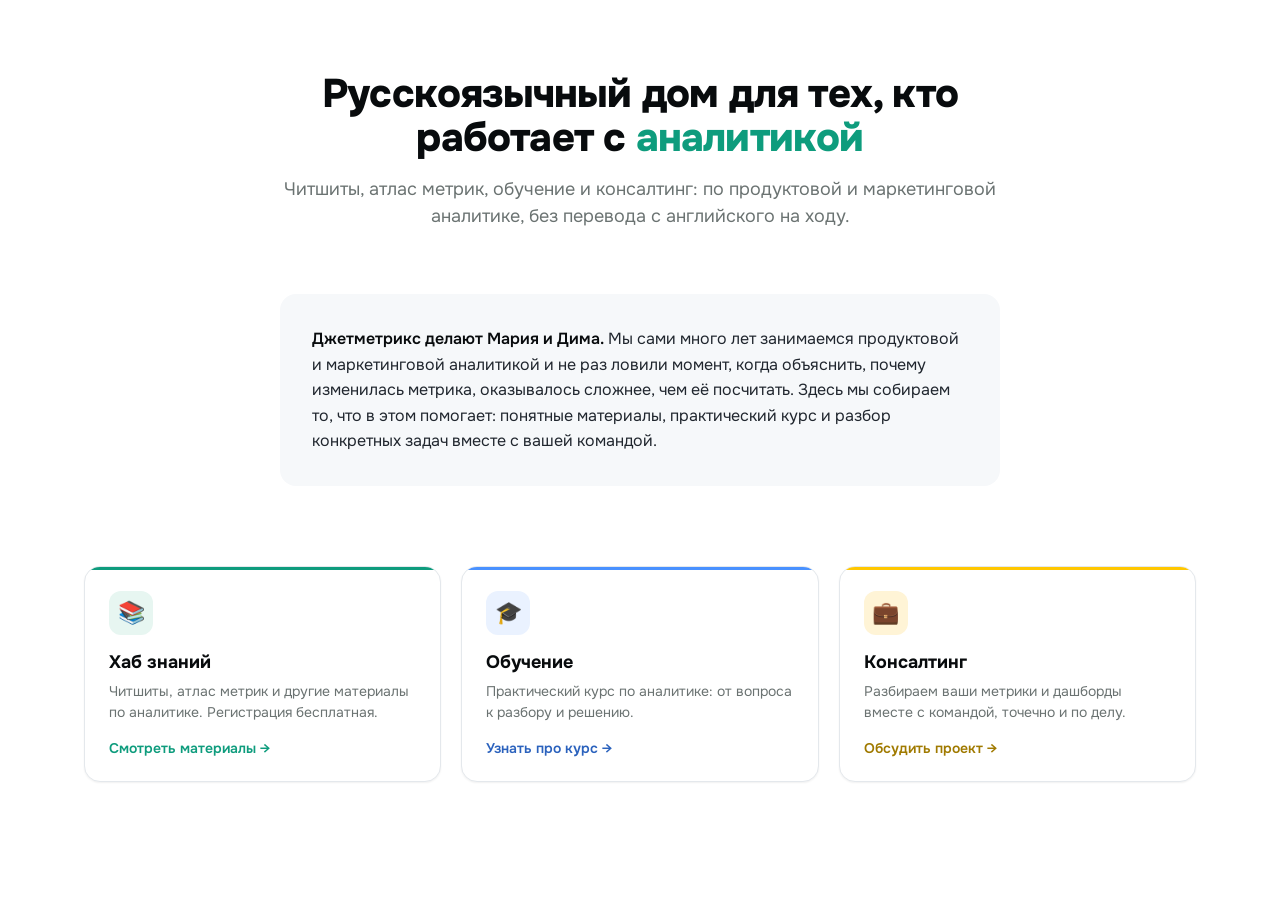
==== preview.html @ 4110c5d2 "Initial commit: JetMetrics home page (/) Simple homepage: hero + short "who we are" (Мария + Дима) +" ====
<!doctype html>
<html lang="ru">
<head>
<meta charset="utf-8">
<meta name="viewport" content="width=device-width, initial-scale=1">
<title>Превью Главной</title>
<link rel="stylesheet" href="style.css">
</head>
<body>

<div class="jm-home">

  <div class="jm-home-hero">
    <h1 class="jm-home-title">Русскоязычный дом для тех, кто работает с <span class="jm-accent">аналитикой</span></h1>
    <p class="jm-home-lead">Читшиты, атлас метрик, обучение и консалтинг: по продуктовой и маркетинговой аналитике, без перевода с английского на ходу.</p>
  </div>

  <div class="jm-home-about">
    <p><strong>Джетметрикс делают Мария и Дима.</strong> Мы сами много лет занимаемся продуктовой и маркетинговой аналитикой и не раз ловили момент, когда объяснить, почему изменилась метрика, оказывалось сложнее, чем её посчитать. Здесь мы собираем то, что в этом помогает: понятные материалы, практический курс и разбор конкретных задач вместе с вашей командой.</p>
  </div>

  <div class="jm-home-grid">
    <a href="#" class="jm-home-card" style="--role: var(--jm-green); --role-tint: var(--jm-green-tint);">
      <div class="jm-home-card-icon">📚</div>
      <div class="jm-home-card-title">Хаб знаний</div>
      <div class="jm-home-card-desc">Читшиты, атлас метрик и другие материалы по аналитике. Регистрация бесплатная.</div>
      <div class="jm-home-card-link">Смотреть материалы →</div>
    </a>
    <a href="#" class="jm-home-card" style="--role: var(--jm-blue); --role-tint: var(--jm-blue-tint); --role-text: var(--jm-blue-text);">
      <div class="jm-home-card-icon">🎓</div>
      <div class="jm-home-card-title">Обучение</div>
      <div class="jm-home-card-desc">Практический курс по аналитике: от вопроса к разбору и решению.</div>
      <div class="jm-home-card-link">Узнать про курс →</div>
    </a>
    <a href="#" class="jm-home-card" style="--role: var(--jm-yellow); --role-tint: var(--jm-yellow-tint); --role-text: var(--jm-yellow-text);">
      <div class="jm-home-card-icon">💼</div>
      <div class="jm-home-card-title">Консалтинг</div>
      <div class="jm-home-card-desc">Разбираем ваши метрики и дашборды вместе с командой, точечно и по делу.</div>
      <div class="jm-home-card-link">Обсудить проект →</div>
    </a>
  </div>

</div>

</body>
</html>
---- style.css ----
@import url('https://fonts.googleapis.com/css2?family=Onest:wght@400;500;600;700;800&family=IBM+Plex+Mono:wght@400;500;600&display=swap');

.jm-home {
  /* ---- brand core ---- */
  --jm-green: #0E9C7D;
  --jm-green-press: #0B7D64;
  --jm-green-deep: #064D2B;
  --jm-green-tint: #E7F6F1;
  --jm-blue: #4991FF;
  --jm-blue-tint: #EAF2FF;
  --jm-blue-text: #2B62BD;
  --jm-yellow: #FFC700;
  --jm-yellow-tint: #FFF4D6;
  --jm-yellow-text: #A07A00;

  /* ---- neutrals ---- */
  --jm-ink: #080B0D;
  --jm-text: #20262E;
  --jm-muted: #6B7372;
  --jm-line: #E4E8EC;
  --jm-bg: #F6F8FA;
  --jm-surface: #FFFFFF;

  /* ---- type ---- */
  --jm-font-sans: 'Onest', system-ui, -apple-system, 'Segoe UI', Roboto, sans-serif;
  --jm-font-mono: 'IBM Plex Mono', ui-monospace, Menlo, Consolas, monospace;
  --jm-display-m: 2.5rem;
  --jm-h3: 1.125rem;
  --jm-body-l: 1.125rem;
  --jm-body: 1rem;
  --jm-body-s: 0.875rem;
  --jm-w-medium: 500;
  --jm-w-semibold: 600;
  --jm-w-bold: 700;
  --jm-w-black: 800;
  --jm-lh-tight: 1.1;

  /* ---- space (4px step) ---- */
  --jm-space-2: 8px;
  --jm-space-3: 12px;
  --jm-space-4: 16px;
  --jm-space-5: 20px;
  --jm-space-6: 24px;
  --jm-space-8: 32px;
  --jm-space-10: 40px;
  --jm-space-12: 48px;
  --jm-space-16: 64px;
  --jm-space-20: 80px;
  --jm-container: 1160px;

  /* ---- radii ---- */
  --jm-r-md: 12px;
  --jm-r-lg: 16px;

  /* ---- shadows ---- */
  --jm-e1: 0 1px 2px rgba(8,11,13,.06);
  --jm-e2: 0 4px 16px rgba(8,11,13,.06);
  --jm-ring: 0 0 0 3px rgba(14,156,125,.28);

  /* ---- motion ---- */
  --jm-ease: cubic-bezier(.2,.6,.2,1);
  --jm-dur: .17s;

  font-family: var(--jm-font-sans);
  color: var(--jm-text);
  background: var(--jm-surface);
  max-width: var(--jm-container);
  margin: 0 auto;
  padding: var(--jm-space-16) var(--jm-space-6) var(--jm-space-20);
  box-sizing: border-box;
}

.jm-home *, .jm-home *::before, .jm-home *::after {
  box-sizing: border-box;
}

/* ---- Hero ---- */
.jm-home-hero {
  max-width: 720px;
  margin: 0 auto var(--jm-space-16);
  text-align: center;
}

.jm-home-title {
  font-size: var(--jm-display-m);
  font-weight: var(--jm-w-black);
  line-height: var(--jm-lh-tight);
  letter-spacing: -0.02em;
  margin: 0 0 var(--jm-space-4);
  color: var(--jm-ink);
}

.jm-home-title .jm-accent { color: var(--jm-green); }

.jm-home-lead {
  font-size: var(--jm-body-l);
  color: var(--jm-muted);
  line-height: 1.5;
  margin: 0;
}

/* ---- О нас ---- */
.jm-home-about {
  max-width: 720px;
  margin: 0 auto var(--jm-space-20);
  padding: var(--jm-space-8);
  background: var(--jm-bg);
  border-radius: var(--jm-r-lg);
}

.jm-home-about p {
  font-size: var(--jm-body);
  color: var(--jm-text);
  line-height: 1.6;
  margin: 0;
}

.jm-home-about strong {
  color: var(--jm-ink);
  font-weight: var(--jm-w-semibold);
}

/* ---- Карточки-разделы ---- */
.jm-home-grid {
  display: grid;
  grid-template-columns: repeat(3, 1fr);
  gap: var(--jm-space-5);
}

.jm-home-card {
  position: relative;
  overflow: hidden;
  display: flex;
  flex-direction: column;
  gap: var(--jm-space-2);
  background: var(--jm-surface);
  border: 1px solid var(--jm-line);
  border-radius: var(--jm-r-lg);
  padding: var(--jm-space-6);
  text-decoration: none;
  color: inherit;
  box-shadow: var(--jm-e1);
  transition: transform var(--jm-dur) var(--jm-ease), box-shadow var(--jm-dur) var(--jm-ease), border-color var(--jm-dur) var(--jm-ease);
}

.jm-home-card::before {
  content: "";
  position: absolute;
  inset: 0 0 auto 0;
  height: 3px;
  background: var(--role);
}

.jm-home-card:hover {
  transform: translateY(-2px);
  box-shadow: var(--jm-e2);
  border-color: var(--role);
}

.jm-home-card-icon {
  width: 44px;
  height: 44px;
  display: grid;
  place-items: center;
  border-radius: var(--jm-r-md);
  background: var(--role-tint);
  font-size: 22px;
  line-height: 1;
  margin-bottom: var(--jm-space-2);
}

.jm-home-card-title {
  font-size: var(--jm-h3);
  font-weight: var(--jm-w-bold);
  color: var(--jm-ink);
}

.jm-home-card-desc {
  font-size: var(--jm-body-s);
  color: var(--jm-muted);
  line-height: 1.5;
}

.jm-home-card-link {
  margin-top: var(--jm-space-2);
  font-size: var(--jm-body-s);
  font-weight: var(--jm-w-semibold);
  color: var(--role-text, var(--role));
}

@media (max-width: 860px) {
  .jm-home-grid {
    grid-template-columns: 1fr;
  }
}

@media (max-width: 640px) {
  .jm-home {
    padding: var(--jm-space-10) var(--jm-space-4) var(--jm-space-12);
  }
  .jm-home-title {
    font-size: 1.75rem;
  }
}
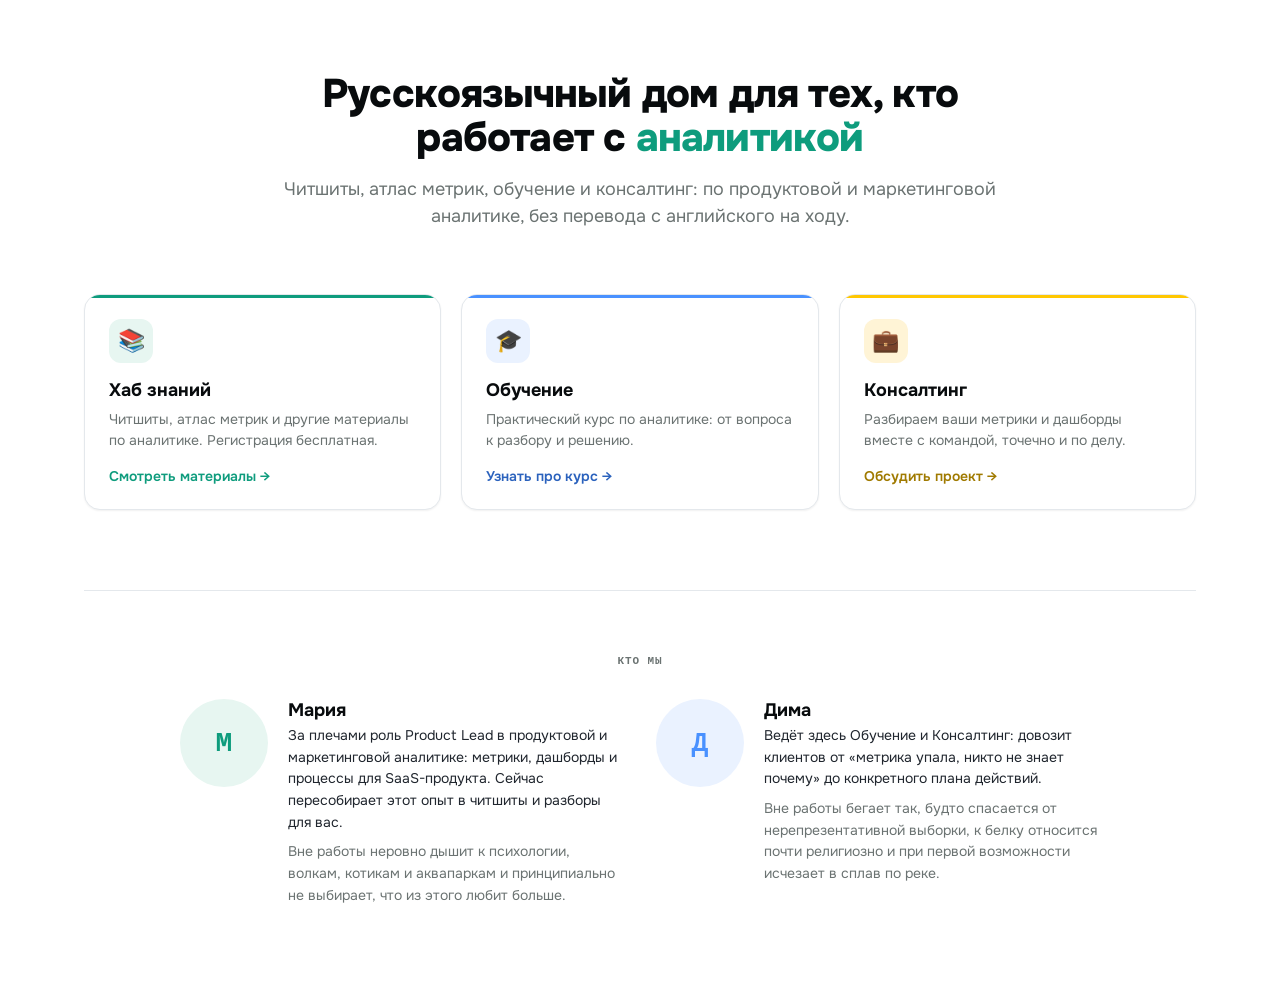
==== commit e6be4adf: "Rework "who we are" into a lively team block with photo slots Move it below the 3 nav cards per feed" ====
--- a/preview.html
+++ b/preview.html
@@ -13,10 +13,6 @@
   <div class="jm-home-hero">
     <h1 class="jm-home-title">Русскоязычный дом для тех, кто работает с <span class="jm-accent">аналитикой</span></h1>
     <p class="jm-home-lead">Читшиты, атлас метрик, обучение и консалтинг: по продуктовой и маркетинговой аналитике, без перевода с английского на ходу.</p>
-  </div>
-
-  <div class="jm-home-about">
-    <p><strong>Джетметрикс делают Мария и Дима.</strong> Мы сами много лет занимаемся продуктовой и маркетинговой аналитикой и не раз ловили момент, когда объяснить, почему изменилась метрика, оказывалось сложнее, чем её посчитать. Здесь мы собираем то, что в этом помогает: понятные материалы, практический курс и разбор конкретных задач вместе с вашей командой.</p>
   </div>
 
   <div class="jm-home-grid">
@@ -40,6 +36,37 @@
     </a>
   </div>
 
+  <div class="jm-home-team">
+    <p class="jm-home-team-eyebrow">Кто мы</p>
+    <div class="jm-home-team-grid">
+
+      <div class="jm-home-team-card">
+        <div class="jm-home-team-photo" style="--role: var(--jm-green); --role-tint: var(--jm-green-tint);">
+          <img src="https://jetmetrics-io.github.io/home/maria.jpg" alt="Мария" onerror="this.style.display='none'">
+          <span class="jm-home-team-photo-fallback">М</span>
+        </div>
+        <div>
+          <div class="jm-home-team-name">Мария</div>
+          <p class="jm-home-team-bio">За плечами роль Product Lead в продуктовой и маркетинговой аналитике: метрики, дашборды и процессы для SaaS-продукта. Сейчас пересобирает этот опыт в читшиты и разборы для вас.</p>
+          <p class="jm-home-team-fun">Вне работы неровно дышит к психологии, волкам, котикам и аквапаркам и принципиально не выбирает, что из этого любит больше.</p>
+        </div>
+      </div>
+
+      <div class="jm-home-team-card">
+        <div class="jm-home-team-photo" style="--role: var(--jm-blue); --role-tint: var(--jm-blue-tint);">
+          <img src="https://jetmetrics-io.github.io/home/dima.jpg" alt="Дима" onerror="this.style.display='none'">
+          <span class="jm-home-team-photo-fallback">Д</span>
+        </div>
+        <div>
+          <div class="jm-home-team-name">Дима</div>
+          <p class="jm-home-team-bio">Ведёт здесь Обучение и Консалтинг: довозит клиентов от «метрика упала, никто не знает почему» до конкретного плана действий.</p>
+          <p class="jm-home-team-fun">Вне работы бегает так, будто спасается от нерепрезентативной выборки, к белку относится почти религиозно и при первой возможности исчезает в сплав по реке.</p>
+        </div>
+      </div>
+
+    </div>
+  </div>
+
 </div>
 
 </body>
--- a/style.css
+++ b/style.css
@@ -97,27 +97,6 @@
   color: var(--jm-muted);
   line-height: 1.5;
   margin: 0;
-}
-
-/* ---- О нас ---- */
-.jm-home-about {
-  max-width: 720px;
-  margin: 0 auto var(--jm-space-20);
-  padding: var(--jm-space-8);
-  background: var(--jm-bg);
-  border-radius: var(--jm-r-lg);
-}
-
-.jm-home-about p {
-  font-size: var(--jm-body);
-  color: var(--jm-text);
-  line-height: 1.6;
-  margin: 0;
-}
-
-.jm-home-about strong {
-  color: var(--jm-ink);
-  font-weight: var(--jm-w-semibold);
 }
 
 /* ---- Карточки-разделы ---- */
@@ -194,6 +173,86 @@
   }
 }
 
+/* ---- Кто мы (команда) ---- */
+.jm-home-team {
+  margin-top: var(--jm-space-20);
+  padding-top: var(--jm-space-16);
+  border-top: 1px solid var(--jm-line);
+}
+
+.jm-home-team-eyebrow {
+  font-family: var(--jm-font-mono);
+  font-size: 11px;
+  font-weight: var(--jm-w-semibold);
+  letter-spacing: 0.08em;
+  text-transform: uppercase;
+  color: var(--jm-muted);
+  text-align: center;
+  margin: 0 0 var(--jm-space-8);
+}
+
+.jm-home-team-grid {
+  display: grid;
+  grid-template-columns: 1fr 1fr;
+  gap: var(--jm-space-8);
+  max-width: 920px;
+  margin: 0 auto;
+}
+
+.jm-home-team-card {
+  display: flex;
+  gap: var(--jm-space-5);
+  align-items: flex-start;
+}
+
+.jm-home-team-photo {
+  position: relative;
+  flex-shrink: 0;
+  width: 88px;
+  height: 88px;
+  border-radius: 50%;
+  overflow: hidden;
+  background: var(--role-tint);
+  display: grid;
+  place-items: center;
+}
+
+.jm-home-team-photo img {
+  position: absolute;
+  inset: 0;
+  width: 100%;
+  height: 100%;
+  object-fit: cover;
+}
+
+.jm-home-team-photo-fallback {
+  font-family: var(--jm-font-mono);
+  font-size: 28px;
+  font-weight: var(--jm-w-bold);
+  color: var(--role);
+}
+
+.jm-home-team-name {
+  font-size: var(--jm-h3);
+  font-weight: var(--jm-w-bold);
+  color: var(--jm-ink);
+  margin: 0 0 4px;
+}
+
+.jm-home-team-bio {
+  font-size: var(--jm-body-s);
+  color: var(--jm-text);
+  line-height: 1.55;
+  margin: 0 0 var(--jm-space-2);
+}
+
+.jm-home-team-fun {
+  font-size: var(--jm-body-s);
+  color: var(--jm-muted);
+  line-height: 1.55;
+  margin: 0;
+}
+
 @media (max-width: 640px) {
   .jm-home {
     padding: var(--jm-space-10) var(--jm-space-4) var(--jm-space-12);
@@ -201,4 +260,8 @@
   .jm-home-title {
     font-size: 1.75rem;
   }
-}
+  .jm-home-team-grid {
+    grid-template-columns: 1fr;
+    gap: var(--jm-space-8);
+  }
+}
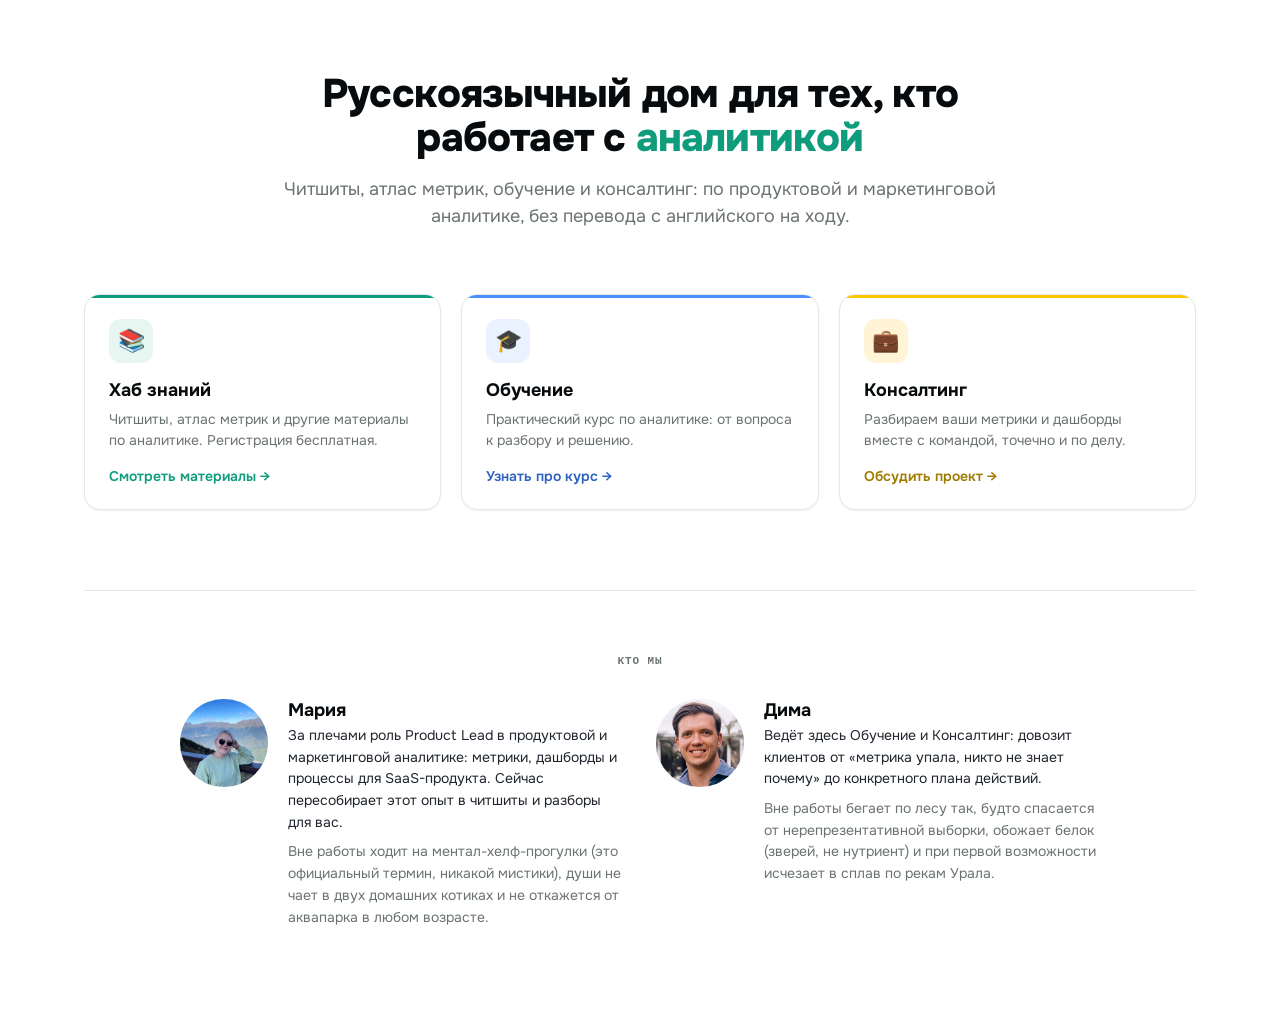
==== commit 677fe339: "Fix misread fun facts in team bios белка = the animal (squirrel), not protein; ментал-хелф-волк = me" ====
--- a/preview.html
+++ b/preview.html
@@ -48,7 +48,7 @@
         <div>
           <div class="jm-home-team-name">Мария</div>
           <p class="jm-home-team-bio">За плечами роль Product Lead в продуктовой и маркетинговой аналитике: метрики, дашборды и процессы для SaaS-продукта. Сейчас пересобирает этот опыт в читшиты и разборы для вас.</p>
-          <p class="jm-home-team-fun">Вне работы неровно дышит к психологии, волкам, котикам и аквапаркам и принципиально не выбирает, что из этого любит больше.</p>
+          <p class="jm-home-team-fun">Вне работы ходит на ментал-хелф-прогулки (это официальный термин, никакой мистики), души не чает в двух домашних котиках и не откажется от аквапарка в любом возрасте.</p>
         </div>
       </div>
 
@@ -60,7 +60,7 @@
         <div>
           <div class="jm-home-team-name">Дима</div>
           <p class="jm-home-team-bio">Ведёт здесь Обучение и Консалтинг: довозит клиентов от «метрика упала, никто не знает почему» до конкретного плана действий.</p>
-          <p class="jm-home-team-fun">Вне работы бегает так, будто спасается от нерепрезентативной выборки, к белку относится почти религиозно и при первой возможности исчезает в сплав по реке.</p>
+          <p class="jm-home-team-fun">Вне работы бегает по лесу так, будто спасается от нерепрезентативной выборки, обожает белок (зверей, не нутриент) и при первой возможности исчезает в сплав по рекам Урала.</p>
         </div>
       </div>
 
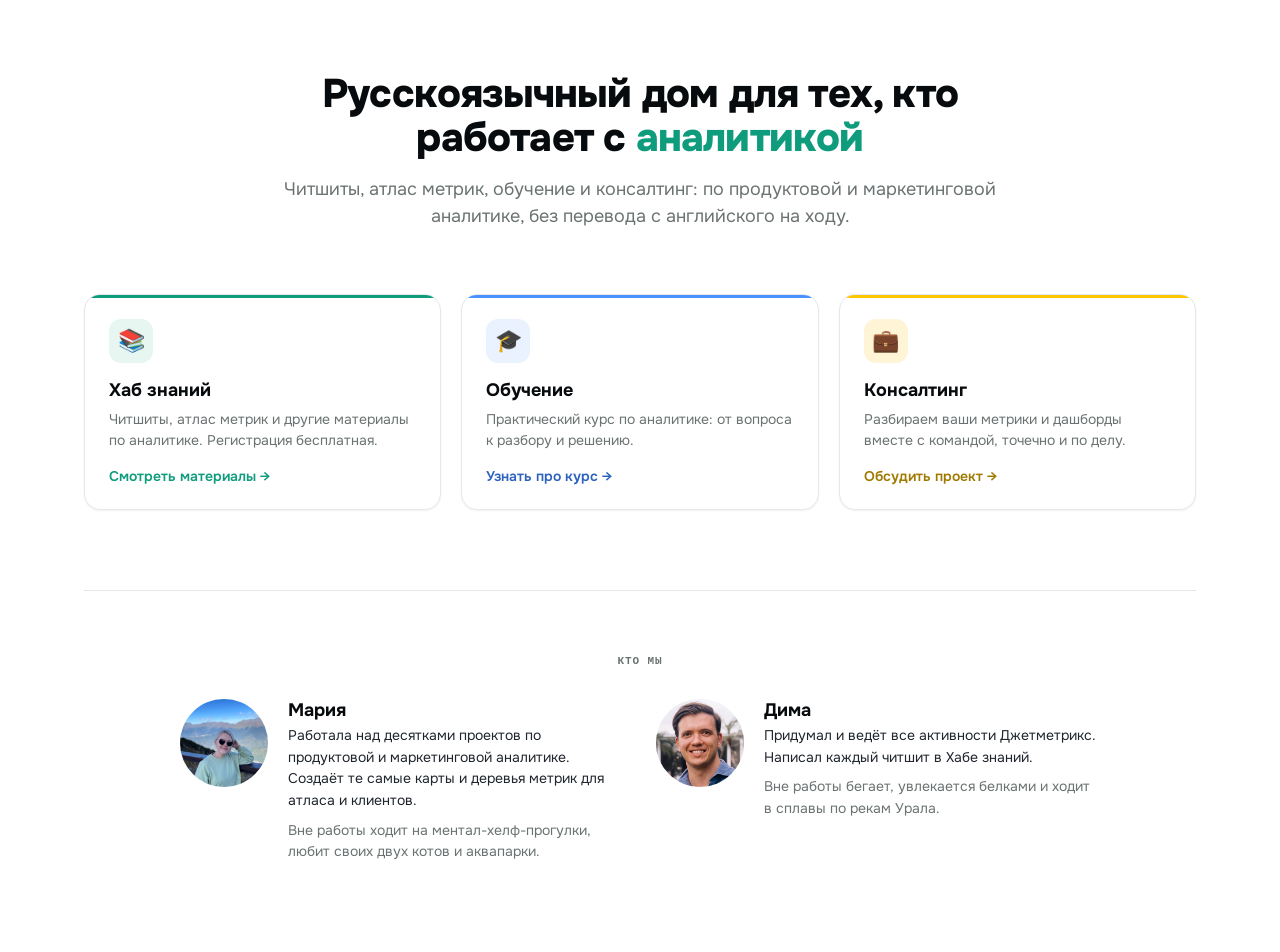
==== commit c6dda678: "Rewrite team bios: drier, more confident, no forced jokes" ====
--- a/preview.html
+++ b/preview.html
@@ -47,8 +47,8 @@
         </div>
         <div>
           <div class="jm-home-team-name">Мария</div>
-          <p class="jm-home-team-bio">За плечами роль Product Lead в продуктовой и маркетинговой аналитике: метрики, дашборды и процессы для SaaS-продукта. Сейчас пересобирает этот опыт в читшиты и разборы для вас.</p>
-          <p class="jm-home-team-fun">Вне работы ходит на ментал-хелф-прогулки (это официальный термин, никакой мистики), души не чает в двух домашних котиках и не откажется от аквапарка в любом возрасте.</p>
+          <p class="jm-home-team-bio">Работала над десятками проектов по продуктовой и маркетинговой аналитике. Создаёт те самые карты и деревья метрик для атласа и клиентов.</p>
+          <p class="jm-home-team-fun">Вне работы ходит на ментал-хелф-прогулки, любит своих двух котов и аквапарки.</p>
         </div>
       </div>
 
@@ -59,8 +59,8 @@
         </div>
         <div>
           <div class="jm-home-team-name">Дима</div>
-          <p class="jm-home-team-bio">Ведёт здесь Обучение и Консалтинг: довозит клиентов от «метрика упала, никто не знает почему» до конкретного плана действий.</p>
-          <p class="jm-home-team-fun">Вне работы бегает по лесу так, будто спасается от нерепрезентативной выборки, обожает белок (зверей, не нутриент) и при первой возможности исчезает в сплав по рекам Урала.</p>
+          <p class="jm-home-team-bio">Придумал и ведёт все активности Джетметрикс. Написал каждый читшит в Хабе знаний.</p>
+          <p class="jm-home-team-fun">Вне работы бегает, увлекается белками и ходит в сплавы по рекам Урала.</p>
         </div>
       </div>
 
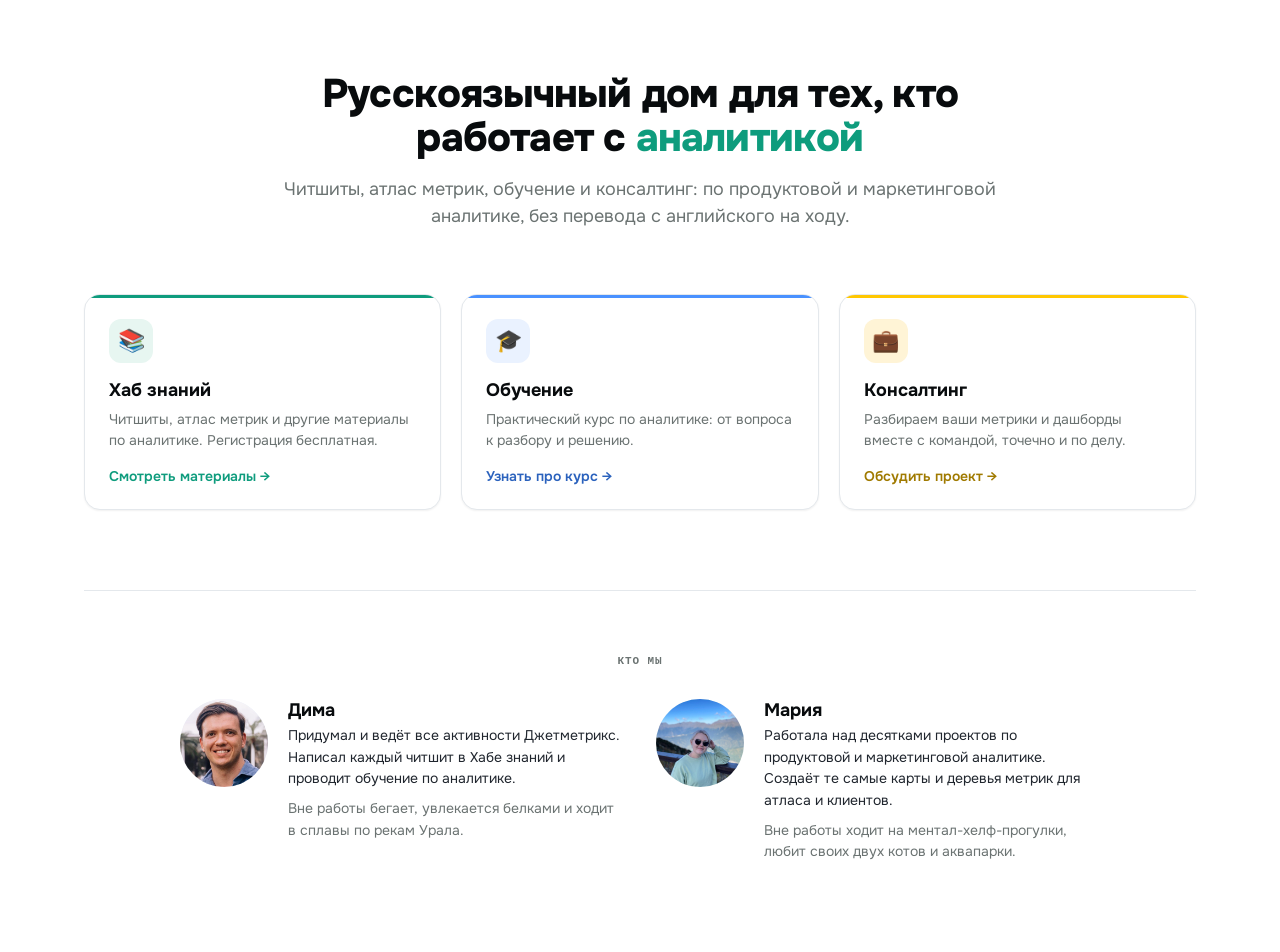
==== commit 9c77e78c: "Move Дима first (left) in team block, mention обучение in his bio" ====
--- a/preview.html
+++ b/preview.html
@@ -41,6 +41,18 @@
     <div class="jm-home-team-grid">
 
       <div class="jm-home-team-card">
+        <div class="jm-home-team-photo" style="--role: var(--jm-blue); --role-tint: var(--jm-blue-tint);">
+          <img src="https://jetmetrics-io.github.io/home/dima.jpg" alt="Дима" onerror="this.style.display='none'">
+          <span class="jm-home-team-photo-fallback">Д</span>
+        </div>
+        <div>
+          <div class="jm-home-team-name">Дима</div>
+          <p class="jm-home-team-bio">Придумал и ведёт все активности Джетметрикс. Написал каждый читшит в Хабе знаний и проводит обучение по аналитике.</p>
+          <p class="jm-home-team-fun">Вне работы бегает, увлекается белками и ходит в сплавы по рекам Урала.</p>
+        </div>
+      </div>
+
+      <div class="jm-home-team-card">
         <div class="jm-home-team-photo" style="--role: var(--jm-green); --role-tint: var(--jm-green-tint);">
           <img src="https://jetmetrics-io.github.io/home/maria.jpg" alt="Мария" onerror="this.style.display='none'">
           <span class="jm-home-team-photo-fallback">М</span>
@@ -52,18 +64,6 @@
         </div>
       </div>
 
-      <div class="jm-home-team-card">
-        <div class="jm-home-team-photo" style="--role: var(--jm-blue); --role-tint: var(--jm-blue-tint);">
-          <img src="https://jetmetrics-io.github.io/home/dima.jpg" alt="Дима" onerror="this.style.display='none'">
-          <span class="jm-home-team-photo-fallback">Д</span>
-        </div>
-        <div>
-          <div class="jm-home-team-name">Дима</div>
-          <p class="jm-home-team-bio">Придумал и ведёт все активности Джетметрикс. Написал каждый читшит в Хабе знаний.</p>
-          <p class="jm-home-team-fun">Вне работы бегает, увлекается белками и ходит в сплавы по рекам Урала.</p>
-        </div>
-      </div>
-
     </div>
   </div>
 
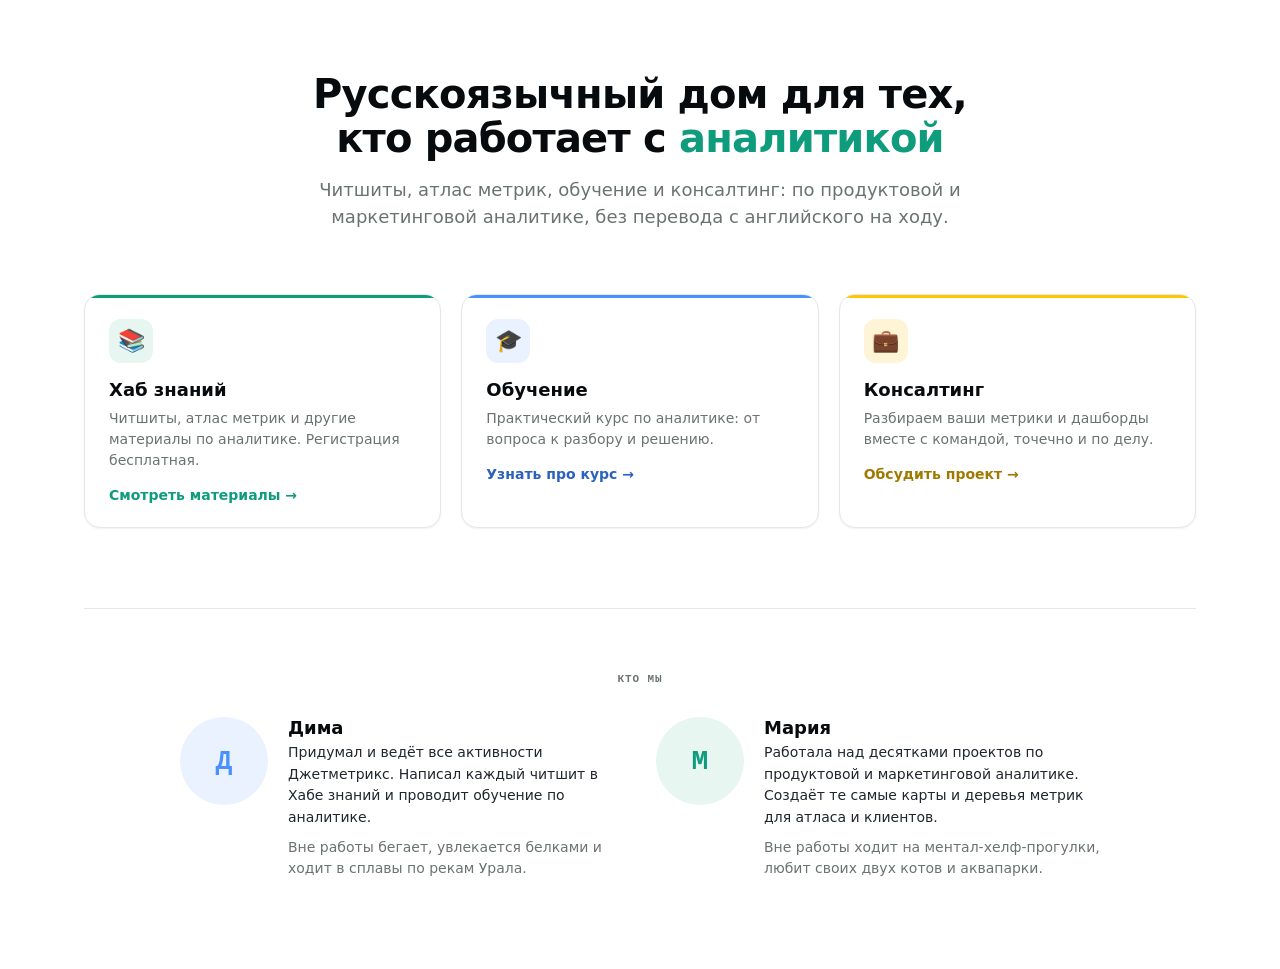
==== commit 0ced62f4: "Переезд статики на Яндекс Object Storage: хост github.io -> jetmetrics-static Co-Authored-By: Claude" ====
--- a/preview.html
+++ b/preview.html
@@ -42,7 +42,7 @@
 
       <div class="jm-home-team-card">
         <div class="jm-home-team-photo" style="--role: var(--jm-blue); --role-tint: var(--jm-blue-tint);">
-          <img src="https://jetmetrics-io.github.io/home/dima.jpg" alt="Дима" onerror="this.style.display='none'">
+          <img src="https://jetmetrics-static.storage.yandexcloud.net/home/dima.jpg" alt="Дима" onerror="this.style.display='none'">
           <span class="jm-home-team-photo-fallback">Д</span>
         </div>
         <div>
@@ -54,7 +54,7 @@
 
       <div class="jm-home-team-card">
         <div class="jm-home-team-photo" style="--role: var(--jm-green); --role-tint: var(--jm-green-tint);">
-          <img src="https://jetmetrics-io.github.io/home/maria.jpg" alt="Мария" onerror="this.style.display='none'">
+          <img src="https://jetmetrics-static.storage.yandexcloud.net/home/maria.jpg" alt="Мария" onerror="this.style.display='none'">
           <span class="jm-home-team-photo-fallback">М</span>
         </div>
         <div>
--- a/style.css
+++ b/style.css
@@ -1,4 +1,4 @@
-@import url('https://fonts.googleapis.com/css2?family=Onest:wght@400;500;600;700;800&family=IBM+Plex+Mono:wght@400;500;600&display=swap');
+@import url('https://jetmetrics-static.storage.yandexcloud.net/layout/fonts.css');
 
 .jm-home {
   /* ---- brand core ---- */
@@ -96,6 +96,47 @@
   font-size: var(--jm-body-l);
   color: var(--jm-muted);
   line-height: 1.5;
+  margin: 0;
+}
+
+/* ---- CTA в hero ---- */
+.jm-home-cta {
+  margin-top: var(--jm-space-8);
+  display: flex;
+  flex-direction: column;
+  align-items: center;
+  gap: var(--jm-space-3);
+}
+
+/* Tilda перекрашивает любую ссылку внутри эмбеда в свой оранжевый
+   правилом, которое перебивает селектор по классу — отсюда !important */
+.jm-home-btn,
+.jm-home-btn:visited,
+.jm-home-btn:active {
+  display: inline-flex;
+  align-items: center;
+  gap: var(--jm-space-2);
+  padding: 14px 28px;
+  border-radius: var(--jm-r-md);
+  font-family: var(--jm-font-sans);
+  font-weight: var(--jm-w-semibold);
+  font-size: var(--jm-body);
+  line-height: 1;
+  background: var(--jm-green) !important;
+  color: #fff !important;
+  text-decoration: none !important;
+  transition: background var(--jm-dur) var(--jm-ease);
+  -webkit-user-drag: none;
+  user-select: none;
+}
+
+.jm-home-btn:hover {
+  background: var(--jm-green-press) !important;
+}
+
+.jm-home-cta-note {
+  font-size: var(--jm-body-s);
+  color: var(--jm-muted);
   margin: 0;
 }
 
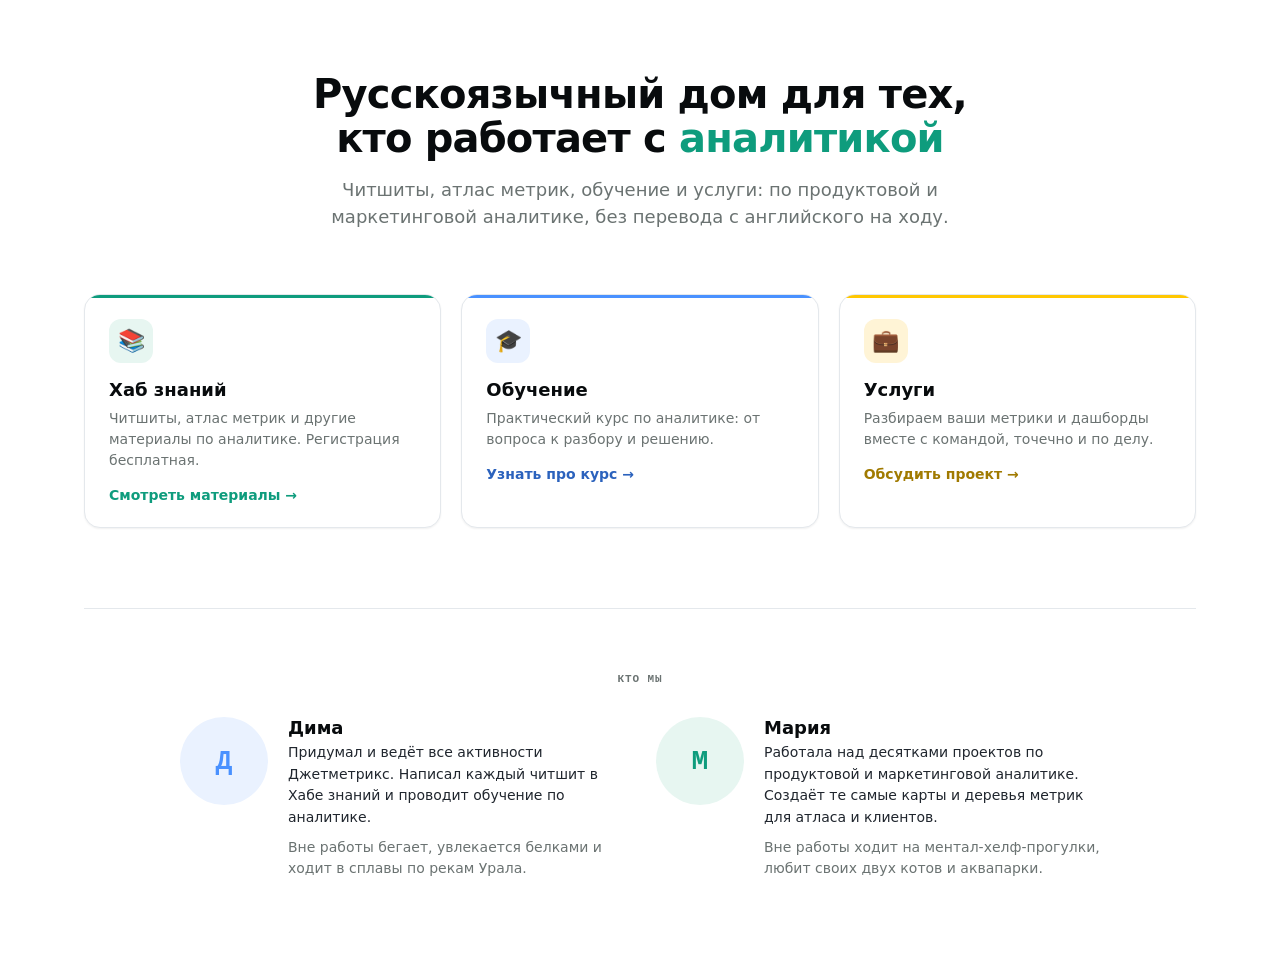
==== commit fa9d97e9: "Главная: «Услуги» вместо «Консалтинг», новые строки «вне работы» в блоке команды Синхронизация исход" ====
--- a/preview.html
+++ b/preview.html
@@ -12,7 +12,7 @@
 
   <div class="jm-home-hero">
     <h1 class="jm-home-title">Русскоязычный дом для тех, кто работает с <span class="jm-accent">аналитикой</span></h1>
-    <p class="jm-home-lead">Читшиты, атлас метрик, обучение и консалтинг: по продуктовой и маркетинговой аналитике, без перевода с английского на ходу.</p>
+    <p class="jm-home-lead">Читшиты, атлас метрик, обучение и услуги: по продуктовой и маркетинговой аналитике, без перевода с английского на ходу.</p>
   </div>
 
   <div class="jm-home-grid">
@@ -30,7 +30,7 @@
     </a>
     <a href="#" class="jm-home-card" style="--role: var(--jm-yellow); --role-tint: var(--jm-yellow-tint); --role-text: var(--jm-yellow-text);">
       <div class="jm-home-card-icon">💼</div>
-      <div class="jm-home-card-title">Консалтинг</div>
+      <div class="jm-home-card-title">Услуги</div>
       <div class="jm-home-card-desc">Разбираем ваши метрики и дашборды вместе с командой, точечно и по делу.</div>
       <div class="jm-home-card-link">Обсудить проект →</div>
     </a>
